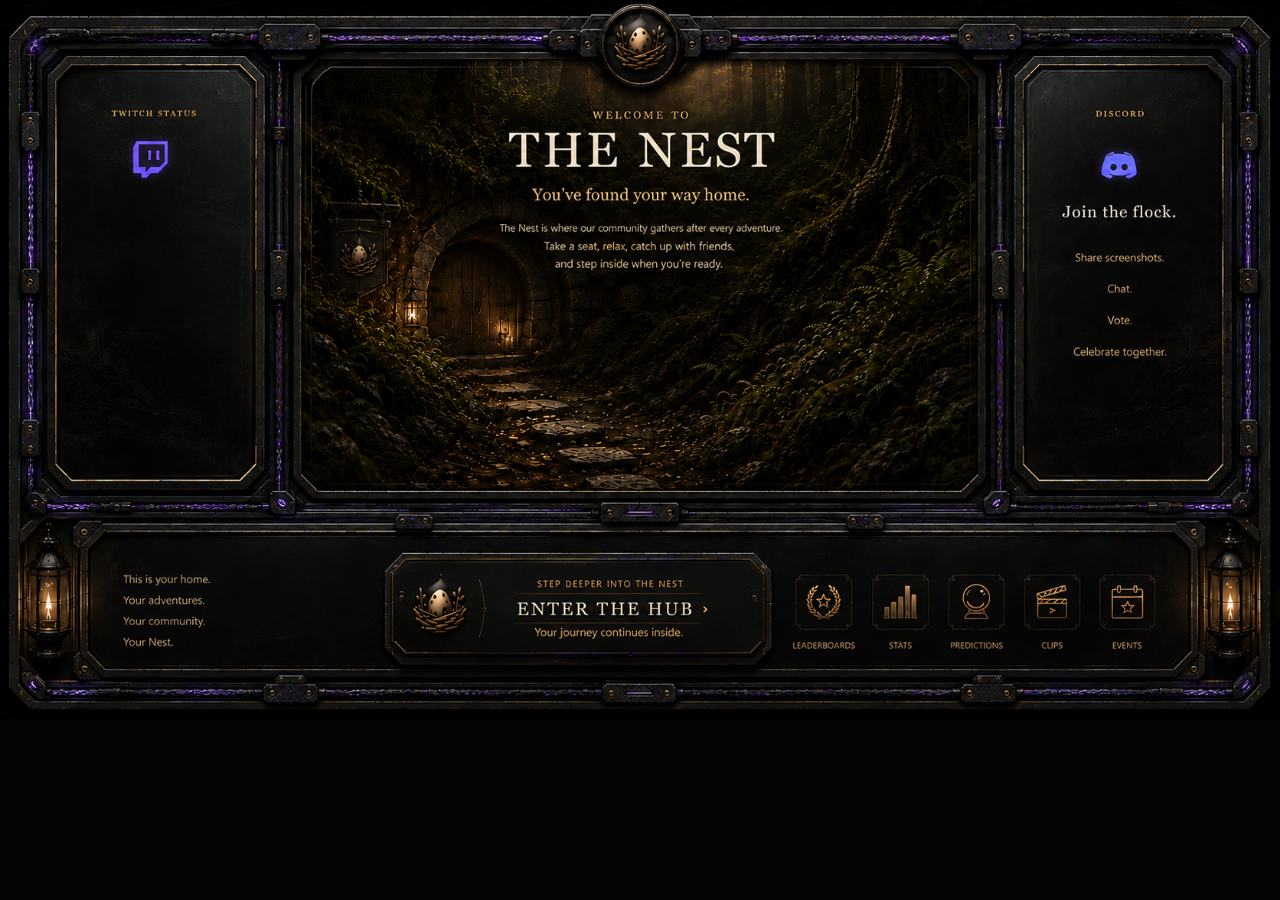
==== index.html @ 9c5668de "Hotspot update" ====
<!doctype html>
<html lang="en">
<head>
  <meta charset="utf-8">
  <meta name="viewport" content="width=device-width, initial-scale=1">
  <title>Welcome | The Nest</title>
  <link rel="stylesheet" href="./css/welcome.css">
</head>
<body>
  <main class="welcome-page" aria-label="The Nest welcome page">
    <img class="welcome-bg" src="./assets/backgrounds/welcome-bg.png" alt="The Nest welcome interface">

    <!-- The artwork contains all visible labels and decorative buttons.
         These three anchors are invisible click zones only. -->
    <a class="hotspot hotspot-watch" href="twitch.html" aria-label="Watch on Twitch"></a>
    <a class="hotspot hotspot-discord" href="discord.html" aria-label="Join Discord"></a>
    <a class="hotspot hotspot-hub" href="hub.html" aria-label="Enter the Hub"></a>
  </main>
</body>
</html>
---- css/welcome.css ----
:root {
  --bronze: #d2a15f;
  --purple: #8d55ff;
}

* {
  box-sizing: border-box;
}

html,
body {
  margin: 0;
  min-height: 100%;
  background: #050403;
}

body {
  overflow-x: hidden;
}

.welcome-page {
  position: relative;
  width: min(100vw, 177.78vh);
  aspect-ratio: 16 / 9;
  margin: 0 auto;
  overflow: hidden;
  background: #050403;
}

.welcome-bg {
  position: absolute;
  inset: 0;
  width: 100%;
  height: 100%;
  object-fit: contain;
  user-select: none;
  pointer-events: none;
}

.hotspot {
  position: absolute;
  display: block;
  background: transparent;
  border-radius: 12px;
  cursor: pointer;
  text-decoration: none;
  outline: none;
}

.hotspot::after {
  content: "";
  position: absolute;
  inset: 0;
  border-radius: inherit;
  opacity: 0;
  transition: opacity 180ms ease, box-shadow 180ms ease, background 180ms ease;
  pointer-events: none;
}

.hotspot:hover::after,
.hotspot:focus-visible::after {
  opacity: 1;
  background: rgba(141, 85, 255, .08);
  box-shadow:
    0 0 18px rgba(141, 85, 255, .55),
    inset 0 0 16px rgba(210, 161, 95, .24);
}

.hotspot:focus-visible::after {
  outline: 1px solid rgba(210, 161, 95, .72);
  outline-offset: 2px;
}

/* Percentage-based click zones matched to the 16:9 background plate. */
.hotspot-watch {
  left: 6.9%;
  top: 62.2%;
  width: 12.4%;
  height: 6.4%;
}

.hotspot-discord {
  left: 80.8%;
  top: 62.2%;
  width: 12.4%;
  height: 6.4%;
}

.hotspot-hub {
  left: 29.8%;
  top: 79.0%;
  width: 29.7%;
  height: 13.2%;
  border-radius: 18px;
}

.hotspot-hub:hover::after,
.hotspot-hub:focus-visible::after {
  background: rgba(210, 161, 95, .05);
  box-shadow:
    0 0 22px rgba(141, 85, 255, .52),
    0 0 16px rgba(210, 161, 95, .26),
    inset 0 0 22px rgba(210, 161, 95, .16);
}

@media (max-width: 800px) {
  .welcome-page {
    width: 100vw;
  }
}
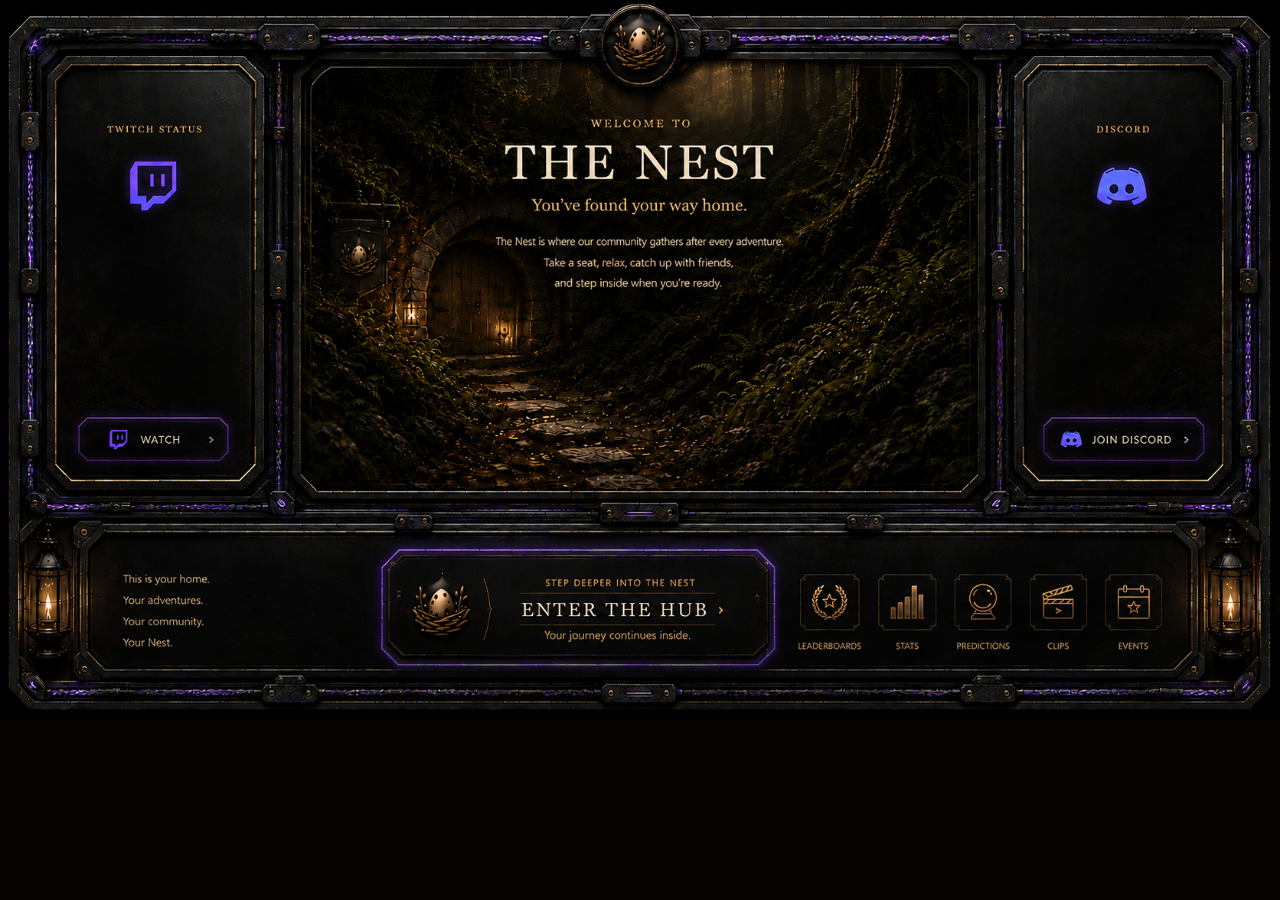
==== commit e8aae355: "update" ====
--- a/index.html
+++ b/index.html
@@ -12,9 +12,38 @@
 
     <!-- The artwork contains all visible labels and decorative buttons.
          These three anchors are invisible click zones only. -->
-    <a class="hotspot hotspot-watch" href="twitch.html" aria-label="Watch on Twitch"></a>
-    <a class="hotspot hotspot-discord" href="discord.html" aria-label="Join Discord"></a>
-    <a class="hotspot hotspot-hub" href="hub.html" aria-label="Enter the Hub"></a>
+    <a class="hotspot hotspot-watch" href="twitch.html" aria-label="Watch on Twitch" data-label="WATCH"></a>
+    <a class="hotspot hotspot-discord" href="discord.html" aria-label="Join Discord" data-label="DISCORD"></a>
+    <a class="hotspot hotspot-hub" href="hub.html" aria-label="Enter the Hub" data-label="ENTER HUB"></a>
+
+    <div class="dev-mode-panel" aria-hidden="true">
+      <strong>Developer Mode</strong>
+      <span>F8 = toggle hotspot outlines</span>
+      <span>Edit <code>css/welcome.css</code> → .hotspot-watch / .hotspot-discord / .hotspot-hub</span>
+    </div>
   </main>
+
+  <script>
+    (() => {
+      const params = new URLSearchParams(window.location.search);
+      const stored = localStorage.getItem('nestDevMode') === 'true';
+      const fromUrl = params.get('debug');
+      const enabled = fromUrl === 'true' || (fromUrl !== 'false' && stored);
+
+      function setDevMode(value) {
+        document.body.classList.toggle('dev-mode', value);
+        localStorage.setItem('nestDevMode', String(value));
+      }
+
+      setDevMode(enabled);
+
+      window.addEventListener('keydown', (event) => {
+        if (event.key === 'F8') {
+          event.preventDefault();
+          setDevMode(!document.body.classList.contains('dev-mode'));
+        }
+      });
+    })();
+  </script>
 </body>
 </html>
--- a/css/welcome.css
+++ b/css/welcome.css
@@ -108,3 +108,73 @@
     width: 100vw;
   }
 }
+
+
+/* ------------------------------------------------------------------
+   Developer Mode
+   ------------------------------------------------------------------
+   Press F8 while viewing the page locally to show/hide hotspot boxes.
+   You can also open index.html with ?debug=true to force it on.
+
+   Move hotspots by adjusting these existing values above:
+   .hotspot-watch    { left / top / width / height }
+   .hotspot-discord  { left / top / width / height }
+   .hotspot-hub      { left / top / width / height }
+------------------------------------------------------------------ */
+
+.dev-mode-panel {
+  position: absolute;
+  left: 1.4%;
+  top: 1.4%;
+  z-index: 20;
+  display: none;
+  max-width: 460px;
+  padding: 10px 12px;
+  border: 1px solid rgba(210, 161, 95, .72);
+  border-radius: 10px;
+  background: rgba(5, 4, 3, .82);
+  color: #f4e4c4;
+  font: 12px/1.35 system-ui, -apple-system, BlinkMacSystemFont, "Segoe UI", sans-serif;
+  box-shadow: 0 0 18px rgba(141, 85, 255, .28);
+  pointer-events: none;
+}
+
+.dev-mode-panel strong,
+.dev-mode-panel span {
+  display: block;
+}
+
+.dev-mode-panel code {
+  color: #d2a15f;
+}
+
+body.dev-mode .dev-mode-panel {
+  display: block;
+}
+
+body.dev-mode .hotspot {
+  z-index: 15;
+  background: rgba(141, 85, 255, .18);
+  border: 2px dashed rgba(210, 161, 95, .95);
+  box-shadow:
+    0 0 0 1px rgba(0, 0, 0, .7),
+    0 0 22px rgba(141, 85, 255, .5),
+    inset 0 0 18px rgba(210, 161, 95, .14);
+}
+
+body.dev-mode .hotspot::before {
+  content: attr(data-label);
+  position: absolute;
+  left: 50%;
+  top: 50%;
+  transform: translate(-50%, -50%);
+  padding: 4px 8px;
+  border: 1px solid rgba(210, 161, 95, .85);
+  border-radius: 999px;
+  background: rgba(5, 4, 3, .82);
+  color: #f4e4c4;
+  font: 700 11px/1 system-ui, -apple-system, BlinkMacSystemFont, "Segoe UI", sans-serif;
+  letter-spacing: .08em;
+  white-space: nowrap;
+  pointer-events: none;
+}
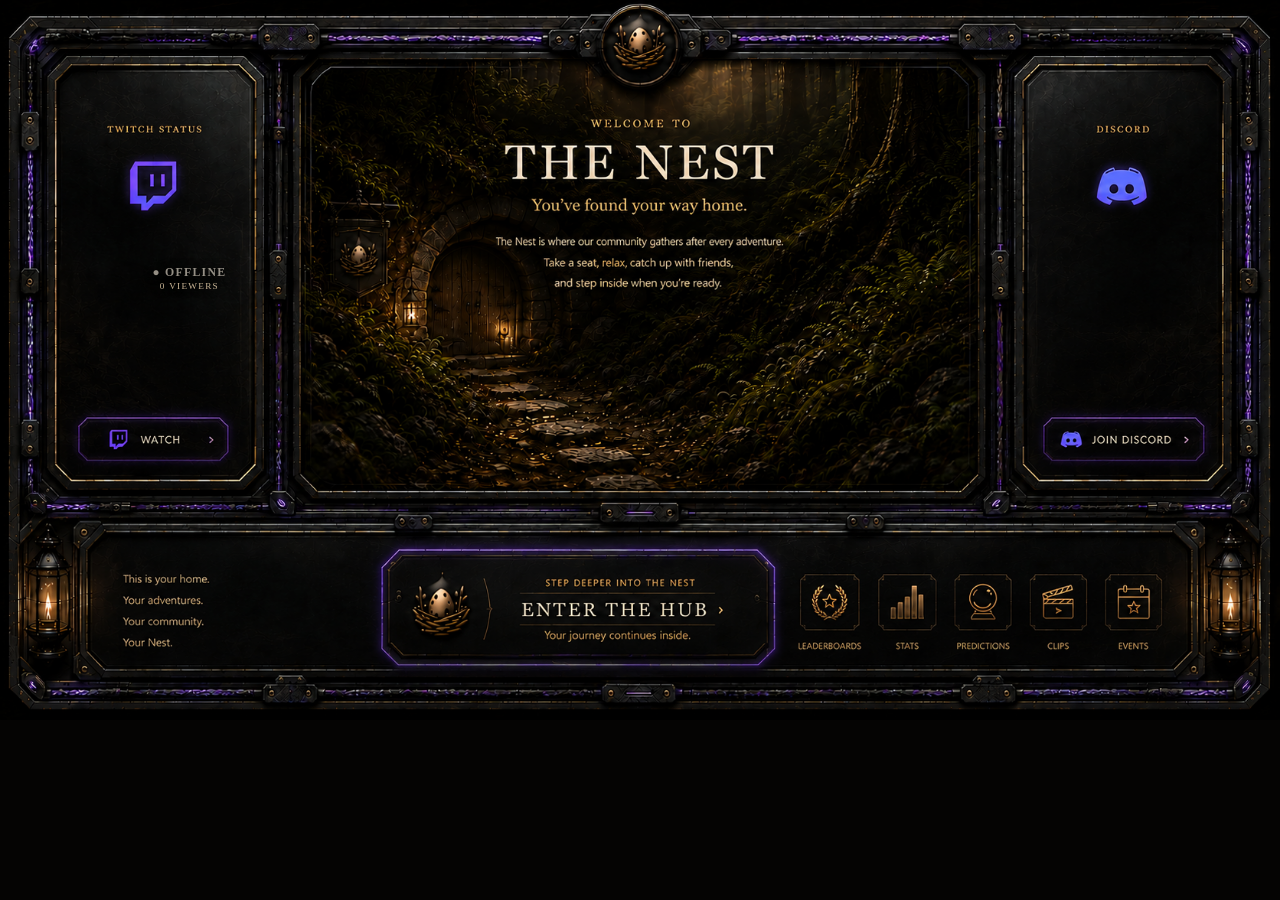
==== commit 5dff0856: "Update The Nest" ====
--- a/index.html
+++ b/index.html
@@ -5,45 +5,25 @@
   <meta name="viewport" content="width=device-width, initial-scale=1">
   <title>Welcome | The Nest</title>
   <link rel="stylesheet" href="./css/welcome.css">
+  <link rel="stylesheet" href="./css/dev-mode.css">
 </head>
 <body>
   <main class="welcome-page" aria-label="The Nest welcome page">
     <img class="welcome-bg" src="./assets/backgrounds/welcome-bg.png" alt="The Nest welcome interface">
 
-    <!-- The artwork contains all visible labels and decorative buttons.
-         These three anchors are invisible click zones only. -->
-    <a class="hotspot hotspot-watch" href="twitch.html" aria-label="Watch on Twitch" data-label="WATCH"></a>
-    <a class="hotspot hotspot-discord" href="discord.html" aria-label="Join Discord" data-label="DISCORD"></a>
-    <a class="hotspot hotspot-hub" href="hub.html" aria-label="Enter the Hub" data-label="ENTER HUB"></a>
+    <!-- Live text overlay. Values currently come from data/stream-status.json, with a safe offline fallback. -->
+    <section class="stream-status-card" aria-label="Twitch stream status">
+      <div id="stream-status" class="stream-status is-offline">● OFFLINE</div>
+      <div id="viewer-count" class="viewer-count">0 Viewers</div>
+    </section>
 
-    <div class="dev-mode-panel" aria-hidden="true">
-      <strong>Developer Mode</strong>
-      <span>F8 = toggle hotspot outlines</span>
-      <span>Edit <code>css/welcome.css</code> → .hotspot-watch / .hotspot-discord / .hotspot-hub</span>
-    </div>
+    <!-- Invisible click zones over the artwork buttons. Press F8 to align them in Developer Mode. -->
+    <a class="hotspot hotspot-watch" href="https://www.twitch.tv/itsvdb" target="_blank" rel="noopener noreferrer" aria-label="Watch ItsVdb on Twitch" data-dev-label="WATCH"></a>
+    <a class="hotspot hotspot-discord" href="https://discord.gg/KGE8Q6GW6a" target="_blank" rel="noopener noreferrer" aria-label="Join The Nest Discord" data-dev-label="DISCORD"></a>
+    <a class="hotspot hotspot-hub" href="hub.html" aria-label="Enter the Hub" data-dev-label="ENTER HUB"></a>
   </main>
 
-  <script>
-    (() => {
-      const params = new URLSearchParams(window.location.search);
-      const stored = localStorage.getItem('nestDevMode') === 'true';
-      const fromUrl = params.get('debug');
-      const enabled = fromUrl === 'true' || (fromUrl !== 'false' && stored);
-
-      function setDevMode(value) {
-        document.body.classList.toggle('dev-mode', value);
-        localStorage.setItem('nestDevMode', String(value));
-      }
-
-      setDevMode(enabled);
-
-      window.addEventListener('keydown', (event) => {
-        if (event.key === 'F8') {
-          event.preventDefault();
-          setDevMode(!document.body.classList.contains('dev-mode'));
-        }
-      });
-    })();
-  </script>
+  <script src="./js/welcome.js"></script>
+  <script src="./js/dev-mode.js"></script>
 </body>
 </html>
--- a/css/welcome.css
+++ b/css/welcome.css
@@ -3,9 +3,7 @@
   --purple: #8d55ff;
 }
 
-* {
-  box-sizing: border-box;
-}
+* { box-sizing: border-box; }
 
 html,
 body {
@@ -14,9 +12,7 @@
   background: #050403;
 }
 
-body {
-  overflow-x: hidden;
-}
+body { overflow-x: hidden; }
 
 .welcome-page {
   position: relative;
@@ -37,11 +33,58 @@
   pointer-events: none;
 }
 
+.stream-status-card {
+  position: absolute;
+  left: 7.9%;
+  top: 35.8%;
+  width: 13.8%;
+  min-height: 6%;
+  display: flex;
+  flex-direction: column;
+  align-items: center;
+  justify-content: center;
+  gap: .28vw;
+  text-align: center;
+  pointer-events: none;
+  z-index: 3;
+  font-family: Georgia, "Times New Roman", serif;
+  letter-spacing: .08em;
+  text-transform: uppercase;
+}
+
+.stream-status {
+  font-size: clamp(.58rem, .92vw, 1.05rem);
+  font-weight: 700;
+  line-height: 1;
+  text-shadow: 0 0 12px rgba(0, 0, 0, .82);
+}
+
+.stream-status.is-live {
+  color: #7dff9b;
+  text-shadow:
+    0 0 10px rgba(125, 255, 155, .58),
+    0 0 18px rgba(141, 85, 255, .22),
+    0 0 12px rgba(0, 0, 0, .82);
+}
+
+.stream-status.is-offline {
+  color: rgba(218, 210, 195, .68);
+  text-shadow: 0 0 10px rgba(0, 0, 0, .9);
+}
+
+.viewer-count {
+  color: rgba(229, 206, 170, .88);
+  font-size: clamp(.48rem, .72vw, .86rem);
+  line-height: 1;
+  text-shadow: 0 0 10px rgba(0, 0, 0, .9);
+}
+
 .hotspot {
   position: absolute;
   display: block;
   background: transparent;
-  border-radius: 12px;
+  border: 0;
+  border-radius: 14px;
   cursor: pointer;
   text-decoration: none;
   outline: none;
@@ -71,36 +114,26 @@
   outline-offset: 2px;
 }
 
-/* Percentage-based click zones matched to the 16:9 background plate. */
+/* Current estimated positions. Use F8 Developer Mode to fine tune these. */
 .hotspot-watch {
-  left: 6.9%;
-  top: 62.2%;
-  width: 12.4%;
-  height: 6.4%;
+  left: 6.24%;
+  top: 58.24%;
+  width: 11.46%;
+  height: 5.56%;
 }
 
 .hotspot-discord {
-  left: 80.8%;
-  top: 62.2%;
-  width: 12.4%;
-  height: 6.4%;
+  left: 81.57%;
+  top: 57.85%;
+  width: 12.45%;
+  height: 6.35%;
 }
 
 .hotspot-hub {
-  left: 29.8%;
-  top: 79.0%;
-  width: 29.7%;
-  height: 13.2%;
-  border-radius: 18px;
-}
-
-.hotspot-hub:hover::after,
-.hotspot-hub:focus-visible::after {
-  background: rgba(210, 161, 95, .05);
-  box-shadow:
-    0 0 22px rgba(141, 85, 255, .52),
-    0 0 16px rgba(210, 161, 95, .26),
-    inset 0 0 22px rgba(210, 161, 95, .16);
+  left: 29.94%;
+  top: 76.53%;
+  width: 30.52%;
+  height: 15.78%;
 }
 
 @media (max-width: 800px) {
@@ -108,73 +141,3 @@
     width: 100vw;
   }
 }
-
-
-/* ------------------------------------------------------------------
-   Developer Mode
-   ------------------------------------------------------------------
-   Press F8 while viewing the page locally to show/hide hotspot boxes.
-   You can also open index.html with ?debug=true to force it on.
-
-   Move hotspots by adjusting these existing values above:
-   .hotspot-watch    { left / top / width / height }
-   .hotspot-discord  { left / top / width / height }
-   .hotspot-hub      { left / top / width / height }
------------------------------------------------------------------- */
-
-.dev-mode-panel {
-  position: absolute;
-  left: 1.4%;
-  top: 1.4%;
-  z-index: 20;
-  display: none;
-  max-width: 460px;
-  padding: 10px 12px;
-  border: 1px solid rgba(210, 161, 95, .72);
-  border-radius: 10px;
-  background: rgba(5, 4, 3, .82);
-  color: #f4e4c4;
-  font: 12px/1.35 system-ui, -apple-system, BlinkMacSystemFont, "Segoe UI", sans-serif;
-  box-shadow: 0 0 18px rgba(141, 85, 255, .28);
-  pointer-events: none;
-}
-
-.dev-mode-panel strong,
-.dev-mode-panel span {
-  display: block;
-}
-
-.dev-mode-panel code {
-  color: #d2a15f;
-}
-
-body.dev-mode .dev-mode-panel {
-  display: block;
-}
-
-body.dev-mode .hotspot {
-  z-index: 15;
-  background: rgba(141, 85, 255, .18);
-  border: 2px dashed rgba(210, 161, 95, .95);
-  box-shadow:
-    0 0 0 1px rgba(0, 0, 0, .7),
-    0 0 22px rgba(141, 85, 255, .5),
-    inset 0 0 18px rgba(210, 161, 95, .14);
-}
-
-body.dev-mode .hotspot::before {
-  content: attr(data-label);
-  position: absolute;
-  left: 50%;
-  top: 50%;
-  transform: translate(-50%, -50%);
-  padding: 4px 8px;
-  border: 1px solid rgba(210, 161, 95, .85);
-  border-radius: 999px;
-  background: rgba(5, 4, 3, .82);
-  color: #f4e4c4;
-  font: 700 11px/1 system-ui, -apple-system, BlinkMacSystemFont, "Segoe UI", sans-serif;
-  letter-spacing: .08em;
-  white-space: nowrap;
-  pointer-events: none;
-}
--- a/css/dev-mode.css
+++ b/css/dev-mode.css
@@ -0,0 +1,249 @@
+/* The Nest Developer Overlay
+   Toggle with F8. This file is safe to keep in production: it is invisible until Dev Mode is enabled. */
+
+.nest-dev-grid,
+.nest-dev-panel,
+.dev-resize-handle,
+.nest-dev-coords {
+  display: none;
+}
+
+body.nest-dev-on {
+  --dev-purple: rgba(141, 85, 255, .9);
+  --dev-purple-soft: rgba(141, 85, 255, .18);
+  --dev-bronze: rgba(210, 161, 95, .95);
+  --dev-blue: rgba(82, 168, 255, .9);
+  --dev-green: rgba(79, 255, 170, .9);
+}
+
+body.nest-dev-on .nest-dev-target {
+  outline: 2px solid var(--dev-purple);
+  background: rgba(141, 85, 255, .12);
+  box-shadow: 0 0 18px rgba(141, 85, 255, .35), inset 0 0 18px rgba(210, 161, 95, .13);
+  z-index: 25;
+}
+
+
+body.nest-dev-on .dev-editable,
+body.nest-dev-on .community-panel,
+body.nest-dev-on .nest-sync-card {
+  pointer-events: auto !important;
+}
+
+body.nest-dev-on .nest-dev-target *:not(.dev-resize-handle) {
+  pointer-events: none;
+}
+
+body.nest-dev-on .nest-dev-target::before {
+  content: attr(data-dev-label);
+  position: absolute;
+  left: 50%;
+  top: 50%;
+  transform: translate(-50%, -50%);
+  padding: 4px 9px;
+  border: 1px solid rgba(210, 161, 95, .55);
+  border-radius: 999px;
+  background: rgba(5, 4, 8, .82);
+  color: #f4dcad;
+  font: 700 11px/1.1 system-ui, -apple-system, Segoe UI, sans-serif;
+  letter-spacing: .08em;
+  white-space: nowrap;
+  pointer-events: none;
+  text-shadow: 0 0 8px rgba(141, 85, 255, .8);
+}
+
+body.nest-dev-on .nest-dev-target:hover,
+body.nest-dev-on .nest-dev-target.is-selected {
+  outline-color: var(--dev-bronze);
+  background: rgba(210, 161, 95, .16);
+  box-shadow: 0 0 24px rgba(210, 161, 95, .42), inset 0 0 20px rgba(141, 85, 255, .18);
+}
+
+body.nest-dev-on .nest-dev-target.is-dragging {
+  cursor: grabbing;
+}
+
+body.nest-dev-on .dev-resize-handle {
+  display: block;
+  position: absolute;
+  width: 13px;
+  height: 13px;
+  border: 2px solid #f4dcad;
+  border-radius: 50%;
+  background: #120c1d;
+  box-shadow: 0 0 10px rgba(141, 85, 255, .85);
+  z-index: 30;
+}
+
+body.nest-dev-on .dev-resize-handle[data-corner="nw"] { left: -7px; top: -7px; cursor: nwse-resize; }
+body.nest-dev-on .dev-resize-handle[data-corner="ne"] { right: -7px; top: -7px; cursor: nesw-resize; }
+body.nest-dev-on .dev-resize-handle[data-corner="sw"] { left: -7px; bottom: -7px; cursor: nesw-resize; }
+body.nest-dev-on .dev-resize-handle[data-corner="se"] { right: -7px; bottom: -7px; cursor: nwse-resize; }
+
+.nest-dev-grid {
+  position: absolute;
+  inset: 0;
+  z-index: 20;
+  pointer-events: none;
+  background-image:
+    linear-gradient(to right, rgba(210, 161, 95, .14) 1px, transparent 1px),
+    linear-gradient(to bottom, rgba(210, 161, 95, .14) 1px, transparent 1px),
+    linear-gradient(to right, rgba(141, 85, 255, .18) 1px, transparent 1px),
+    linear-gradient(to bottom, rgba(141, 85, 255, .18) 1px, transparent 1px);
+  background-size: 2.5% 2.5%, 2.5% 2.5%, 10% 10%, 10% 10%;
+}
+
+body.nest-dev-on.show-grid .nest-dev-grid { display: block; }
+
+.nest-dev-coords {
+  position: fixed;
+  left: 14px;
+  bottom: 14px;
+  z-index: 9999;
+  padding: 8px 11px;
+  border: 1px solid rgba(210, 161, 95, .5);
+  border-radius: 10px;
+  background: rgba(5, 4, 8, .86);
+  color: #f4dcad;
+  font: 12px/1.35 Consolas, Monaco, monospace;
+  pointer-events: none;
+  box-shadow: 0 0 18px rgba(0,0,0,.45);
+}
+body.nest-dev-on.show-coords .nest-dev-coords { display: block; }
+
+.nest-dev-panel {
+  position: fixed;
+  right: 14px;
+  top: 14px;
+  z-index: 10000;
+  width: min(370px, calc(100vw - 28px));
+  max-height: calc(100vh - 28px);
+  overflow: auto;
+  padding: 14px;
+  border: 1px solid rgba(210, 161, 95, .45);
+  border-radius: 16px;
+  background: linear-gradient(180deg, rgba(18, 14, 28, .96), rgba(5, 4, 8, .96));
+  color: #f4dcad;
+  font-family: system-ui, -apple-system, Segoe UI, sans-serif;
+  box-shadow: 0 15px 40px rgba(0,0,0,.55), 0 0 24px rgba(141, 85, 255, .25);
+  backdrop-filter: blur(10px);
+}
+body.nest-dev-on .nest-dev-panel { display: block; }
+
+.nest-dev-title {
+  margin-bottom: 10px;
+  color: #fff3cf;
+  font-weight: 800;
+  letter-spacing: .12em;
+  text-transform: uppercase;
+  font-size: 13px;
+}
+
+.nest-dev-small {
+  color: rgba(244, 220, 173, .72);
+  font-size: 12px;
+  line-height: 1.35;
+}
+
+.nest-dev-section {
+  margin-top: 12px;
+  padding-top: 12px;
+  border-top: 1px solid rgba(210, 161, 95, .18);
+}
+
+.nest-dev-panel button,
+.nest-dev-panel input,
+.nest-dev-panel select,
+.nest-dev-panel textarea {
+  font: inherit;
+}
+
+.nest-dev-panel button {
+  border: 1px solid rgba(210, 161, 95, .48);
+  border-radius: 10px;
+  background: rgba(141, 85, 255, .14);
+  color: #f4dcad;
+  padding: 8px 10px;
+  cursor: pointer;
+}
+
+.nest-dev-panel button:hover {
+  background: rgba(210, 161, 95, .18);
+  box-shadow: 0 0 12px rgba(141, 85, 255, .28);
+}
+
+.nest-dev-panel button.is-active {
+  background: rgba(210, 161, 95, .26);
+  border-color: rgba(244, 220, 173, .75);
+}
+
+.nest-dev-row {
+  display: grid;
+  grid-template-columns: 1fr 1fr;
+  gap: 8px;
+  margin-top: 8px;
+}
+
+.nest-dev-row.three {
+  grid-template-columns: 1fr 1fr 1fr;
+}
+
+.nest-dev-fields {
+  display: grid;
+  grid-template-columns: 1fr 1fr;
+  gap: 8px;
+  margin-top: 8px;
+}
+
+.nest-dev-field label {
+  display: block;
+  margin-bottom: 4px;
+  color: rgba(244, 220, 173, .72);
+  font-size: 11px;
+  text-transform: uppercase;
+  letter-spacing: .08em;
+}
+
+.nest-dev-field input {
+  width: 100%;
+  padding: 7px 8px;
+  border: 1px solid rgba(210, 161, 95, .36);
+  border-radius: 9px;
+  background: rgba(0, 0, 0, .25);
+  color: #fff3cf;
+}
+
+.nest-dev-readout,
+.nest-dev-output {
+  margin-top: 8px;
+  padding: 10px;
+  min-height: 42px;
+  border: 1px solid rgba(210, 161, 95, .24);
+  border-radius: 10px;
+  background: rgba(0, 0, 0, .24);
+  color: #f4dcad;
+  font: 12px/1.35 Consolas, Monaco, monospace;
+  white-space: pre-wrap;
+}
+
+.nest-dev-output {
+  max-height: 160px;
+  overflow: auto;
+}
+
+.nest-dev-toast {
+  position: fixed;
+  left: 50%;
+  top: 16px;
+  transform: translateX(-50%);
+  z-index: 10001;
+  display: none;
+  padding: 9px 14px;
+  border: 1px solid rgba(210, 161, 95, .55);
+  border-radius: 999px;
+  background: rgba(5, 4, 8, .9);
+  color: #fff3cf;
+  font: 700 12px/1 system-ui, -apple-system, Segoe UI, sans-serif;
+  box-shadow: 0 0 20px rgba(141, 85, 255, .35);
+}
+body.nest-dev-on .nest-dev-toast.show { display: block; }
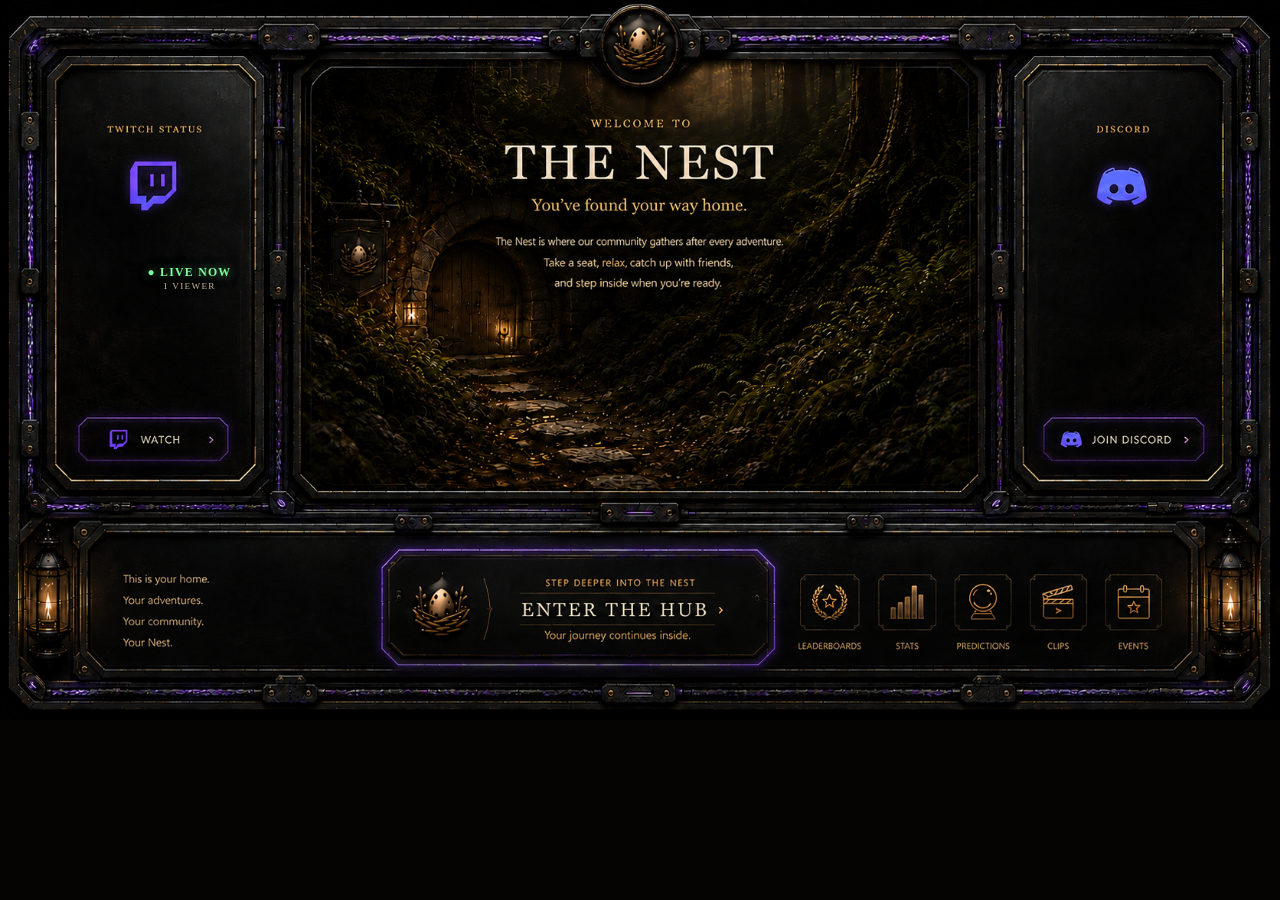
==== commit d55a700d: "live viewer" ====
--- a/index.html
+++ b/index.html
@@ -11,7 +11,7 @@
   <main class="welcome-page" aria-label="The Nest welcome page">
     <img class="welcome-bg" src="./assets/backgrounds/welcome-bg.png" alt="The Nest welcome interface">
 
-    <!-- Live text overlay. Values currently come from data/stream-status.json, with a safe offline fallback. -->
+    <!-- Live text overlay. Values come from data/twitch.json, with a safe offline fallback. -->
     <section class="stream-status-card" aria-label="Twitch stream status">
       <div id="stream-status" class="stream-status is-offline">● OFFLINE</div>
       <div id="viewer-count" class="viewer-count">0 Viewers</div>
@@ -23,7 +23,7 @@
     <a class="hotspot hotspot-hub" href="hub.html" aria-label="Enter the Hub" data-dev-label="ENTER HUB"></a>
   </main>
 
-  <script src="./js/welcome.js"></script>
+  <script src="./js/welcome.js?v=20260712-home-status-fix"></script>
   <script src="./js/dev-mode.js"></script>
 </body>
 </html>
--- a/css/dev-mode.css
+++ b/css/dev-mode.css
@@ -247,3 +247,10 @@
   box-shadow: 0 0 20px rgba(141, 85, 255, .35);
 }
 body.nest-dev-on .nest-dev-toast.show { display: block; }
+
+/* Optional per-panel content scaling control (v3.6.4). */
+.nest-dev-scale-field { grid-column: 1 / -1; }
+.nest-dev-field input:disabled {
+  opacity: .38;
+  cursor: not-allowed;
+}
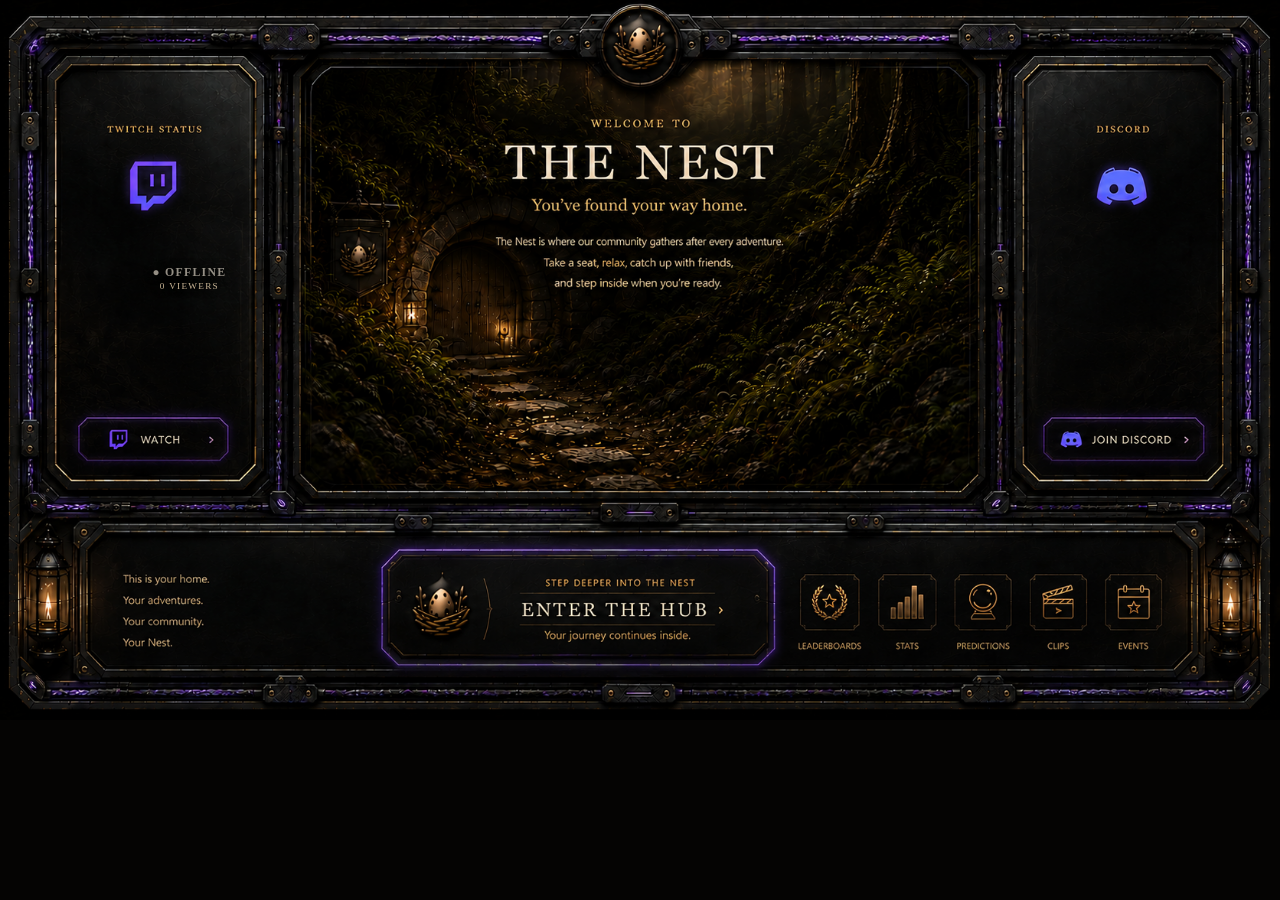
==== commit 37513f21: "reliability upgrade" ====
--- a/index.html
+++ b/index.html
@@ -11,7 +11,7 @@
   <main class="welcome-page" aria-label="The Nest welcome page">
     <img class="welcome-bg" src="./assets/backgrounds/welcome-bg.png" alt="The Nest welcome interface">
 
-    <!-- Live text overlay. Values come from data/twitch.json, with a safe offline fallback. -->
+    <!-- Live text overlay. Values use the Cloudflare live-status service, with a fresh GitHub snapshot fallback. -->
     <section class="stream-status-card" aria-label="Twitch stream status">
       <div id="stream-status" class="stream-status is-offline">● OFFLINE</div>
       <div id="viewer-count" class="viewer-count">0 Viewers</div>
@@ -23,7 +23,7 @@
     <a class="hotspot hotspot-hub" href="hub.html" aria-label="Enter the Hub" data-dev-label="ENTER HUB"></a>
   </main>
 
-  <script src="./js/welcome.js?v=20260712-home-status-fix"></script>
-  <script src="./js/dev-mode.js"></script>
+  <script src="./js/welcome.js?v=20260713-cloud-status"></script>
+  <script src="./js/dev-mode.js?v=20260713-global-layouts"></script>
 </body>
 </html>
